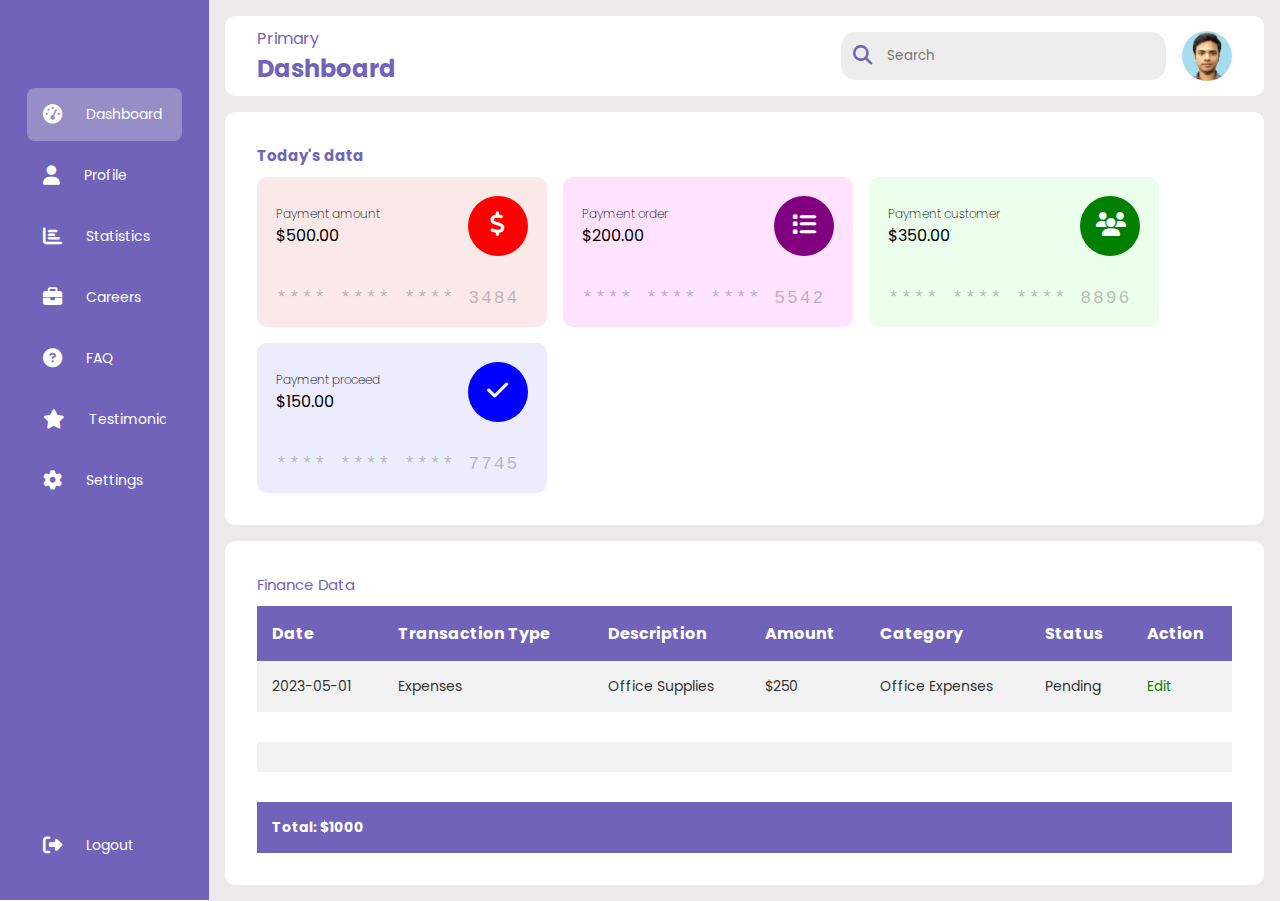
==== index.html @ 84f3d7c2 "Add files via upload" ====
<!DOCTYPE html>
<html lang="en">
<head>
    <meta charset="UTF-8">
    <meta name="viewport" content="width=device-width, initial-scale=1.0">
    <title>Dashboard</title>
    <link rel="stylesheet" href="style.css">
    <link rel="stylesheet" href="https://cdnjs.cloudflare.com/ajax/libs/font-awesome/6.4.0/css/all.min.css">
</head>
<body>
    <!-- sidebar -->
    <div class="sidebar">
        <div class="logo"></div>
        <ul class="menu">
            <li class="active">
                <a href="#">
                    <i class="fas fa-tachometer-alt"></i>
                    <span>Dashboard</span>
                </a>
            </li>
            <li>
                <a href="#">
                    <i class="fas fa-user"></i>
                    <span>Profile</span>
                </a>
            </li>
            <li>
                <a href="#">
                    <i class="fas fa-chart-bar"></i>
                    <span>Statistics</span>
                </a>
            </li>
            <li>
                <a href="#">
                    <i class="fas fa-briefcase"></i>
                    <span>Careers</span>
                </a>
            </li>
            <li>
                <a href="#">
                    <i class="fas fa-question-circle"></i>
                    <span>FAQ</span>
                </a>
            </li>
            <li>
                <a href="#">
                    <i class="fas fa-star"></i>
                    <span>Testimonials</span>
                </a>
            </li>
            <li>
                <a href="#">
                    <i class="fas fa-cog"></i>
                    <span>Settings</span>
                </a>
            </li>
            <li class="logout">
                <a href="#">
                    <i class="fas fa-sign-out-alt"></i>
                    <span>Logout</span>
                </a>
            </li>
        </ul>
    </div>
    <!-- end sidebar -->
    
    <!-- main content -->
    <div class="main--content">

        <!-- header -->
        <div class="header--wrapper">
            <div class="header--title">
                <span>Primary</span>
                <h2>Dashboard</h2>
            </div>
            <div class="user--info">
                <div class="search--box">
                    <i class="fa solid fa-search"></i>
                    <input type="text" name="" id="" placeholder="Search">
                </div>
                <img src="image.jpg" alt="">
            </div>
        </div>
        <!-- end header -->

        <!-- cards -->
        <div class="card--container">
            <h3 class="main--title">Today's data</h3>
            <div class="card--wrapper">
                <div class="payment--card light-red">
                    <div class="card--header">
                        <div class="amount">
                            <span class="title">Payment amount</span>
                            <span class="amount-value">$500.00</span>
                        </div>
                        <i class="fas fa-dollar-sign icon dark-red"></i>
                    </div>
                    <span class="card-detail">**** **** **** 3484</span>
                </div>

                <div class="payment--card light-purple">
                    <div class="card--header">
                        <div class="amount">
                            <span class="title">Payment order</span>
                            <span class="amount-value">$200.00</span>
                        </div>
                        <i class="fas fa-list icon dark-purple"></i>
                    </div>
                    <span class="card-detail">**** **** **** 5542</span>
                </div>

                <div class="payment--card light-green">
                    <div class="card--header">
                        <div class="amount">
                            <span class="title">Payment customer</span>
                            <span class="amount-value">$350.00</span>
                        </div>
                        <i class="fas fa-users icon dark-green"></i>
                    </div>
                    <span class="card-detail">**** **** **** 8896</span>
                </div>

                <div class="payment--card light-blue">
                    <div class="card--header">
                        <div class="amount">
                            <span class="title">Payment proceed</span>
                            <span class="amount-value">$150.00</span>
                        </div>
                        <i class="fas fa-check icon dark-blue"></i>
                    </div>
                    <span class="card-detail">**** **** **** 7745</span>
                </div>

            </div>
        </div>
        <!-- end cards -->

        <div class="tabular--wrapper">
            <div class="main--title">Finance Data</div>
            <div class="table-container">
                <table>
                    <thead>
                        <tr>
                            <th>Date</th>
                            <th>Transaction Type</th>
                            <th>Description</th>
                            <th>Amount</th>
                            <th>Category</th>
                            <th>Status</th>
                            <th>Action</th>
                        </tr>
                    </thead>
                    <tbody>
                        <tr>
                            <td>2023-05-01</td>
                            <td>Expenses</td>
                            <td>Office Supplies</td>
                            <td>$250</td>
                            <td>Office Expenses</td>
                            <td>Pending</td>
                            <td><button>Edit</button></td>
                        </tr>
                        <tr>
                            <td></td>
                            <td></td>
                            <td></td>
                            <td></td>
                            <td></td>
                            <td></td>
                            <td></td>
                        </tr>
                        <tr>
                            <td></td>
                            <td></td>
                            <td></td>
                            <td></td>
                            <td></td>
                            <td></td>
                            <td></td>
                        </tr>
                        <tr>
                            <td></td>
                            <td></td>
                            <td></td>
                            <td></td>
                            <td></td>
                            <td></td>
                            <td></td>
                        </tr>
                    </tbody>
                    <tfoot>
                        <tr>
                            <td colspan="7">Total: $1000</td>
                        </tr>
                    </tfoot>
                </table>
            </div>
        </div>
    </div>
    <!-- end main content -->
</body>
</html>
---- style.css ----
@import url("https://fonts.googleapis.com/css2?family=Poppins:wght@400;600&display=swap");


* {
    margin: 0;
    padding: 0;
    border: none;
    outline: none;
    box-sizing: border-box;
    font-family: "Poppins", sans-serif;
}

body {
    display: flex;
}

.sidebar {
    position: sticky;
    top: 0;
    left: 0;
    bottom: 0;
    width: 110px;
    height: 100vh;
    padding: 0 1.7rem;
    color: #FFFFFF;
    overflow: hidden;
    transition: all 0.5s linear;
    background: rgba(113, 99, 186, 255);
}

.sidebar:hover {
    width: 240px;
}

.logo {
    height: 80px;
    padding: 16px;
}

.menu {
    height: 88%;
    position: relative;
    list-style-type: none;
    padding: 0;
}

.menu li {
    padding: 1rem;
    margin: 8px 0;
    border-radius: 8px;
    transition: all 0.5s ease-in-out;
}

.menu li:hover,
.active {
    background: #e0e0e058;
}

.menu a {
    color: #FFFFFF;
    font-size: 14px;
    text-decoration: none;
    display: flex;
    align-items: center;
    gap: 1.5rem;
}

.menu a i {
    font-size: 1.2rem;
}

.menu a span {
    overflow: hidden;
}

.logout {
    position: absolute;
    bottom: 0;
    left: 0;
    width: 100%;
}

/* **** main body section **** */
.main--content {
    position: relative;
    background: #ebe9e9;
    width: 100%;
    padding: 1rem;
}

.header--wrapper img {
    width: 50px;
    height: 50px;
    cursor: pointer;
    border-radius: 50%;
}

.header--wrapper {
    display: flex;
    justify-content: space-between;
    align-items: center;
    flex-wrap: wrap;
    background: #FFFFFF;
    border-radius: 10px;
    padding: 10px 2rem;
    margin-bottom: 1rem;
}

.header--title {
    color: rgba(113, 99, 186, 255);
}

.user--info {
    display: flex;
    align-items: center;
    gap: 1rem;
}

.search--box {
    background: rgb(237, 237, 237);
    border-radius: 15px;
    color: rgba(113, 99, 186, 255);
    display: flex;
    align-items: center;
    gap: 5px;
    padding: 4px 12px;
}

.search--box i {
    font-size: 1.2rem;
}

.search--box input {
    background: transparent;
    padding: 10px;
    cursor: pointer;
    transition: all 0.5s ease-out;
}

.search--box i:hover {
    transform: scale(1.1);
}


/* ***** card container ***** */
.card--container {
    background: #FFFFFF;
    padding: 2rem;
    border-radius: 10px;
}

.card--wrapper {
    display: flex;
    flex-wrap: wrap;
    gap: 1rem;
}

.main--title {
    color: rgba(113, 99, 186, 255);
    padding-bottom: 10px;
    font-size: 15px;
}

.payment--card {
    background: rgb(229, 223, 223);
    border-radius: 10px;
    padding: 1.2rem;
    width: 290px;
    height: 150px;
    display: flex;
    flex-direction: column;
    justify-content: space-between;
    transition: all 0.5s ease-in-out;
}

.payment--card:hover {
    transform: translateY(-5px);
}

.card--header {
    display: flex;
    justify-content: space-between;
    align-items: center;
    margin-bottom: 20px;
}

.amount {
    display: flex;
    flex-direction: column;
}

.title {
    font-size: 12px;
    font-weight: 200;
}

.amount--value {
    font-size: 24px;
    font-family: "Courier New", Courier, monospace;
    font-weight: 600;
}

.icon {
    color: #FFFFFF;
    padding: 1rem;
    height: 60px;
    width: 60px;
    text-align: center;
    border-radius: 50%;
    font-size: 1.5rem;
}

.card-detail {
    font-size: 18px;
    color: #77777777;
    letter-spacing: 2px;
    font-family: "Courier New", Courier, monospace;
}

/* color css */
.light-red {
    background: rgb(251, 233, 233);
}
.light-purple {
    background: rgb(254, 226, 254);
}
.light-green {
    background: rgb(235, 254,235);
}
.light-blue {
    background: rgb(236, 236, 254);
}
.dark-red {
    background: red;
}
.dark-purple {
    background: purple;
}
.dark-green {
    background: green;
}
.dark-blue {
    background: blue;
}


/* ***** tabular section ***** */
.tabular--wrapper {
    background: #FFFFFF;
    margin-top: 1rem;
    border-radius: 10px;
    padding: 2rem;
}

.table-container {
    width: 100%;
}

table {
    width: 100%;
    border-collapse: collapse;
}

thead {
    background: rgba(113, 99, 186, 255);
    color: #FFFFFF;
}
th {
    padding: 15px;
    text-align: left;
}
tbody {
    background-color: #f2f2f2;
}

td {
    padding: 15px;
    font-size: 14px;
    color: #333;
}

tr:nth-child(even){
    background-color: #FFFFFF;
}

tfoot {
    background-color: rgba(113, 99, 186, 255);
    font-weight: bold;
    color: #FFFFFF;
}

tfoot td {
    padding: 15px;
    color: #FFFFFF;
}

.table-container button {
    color: green;
    background: none;
    cursor: pointer;
}
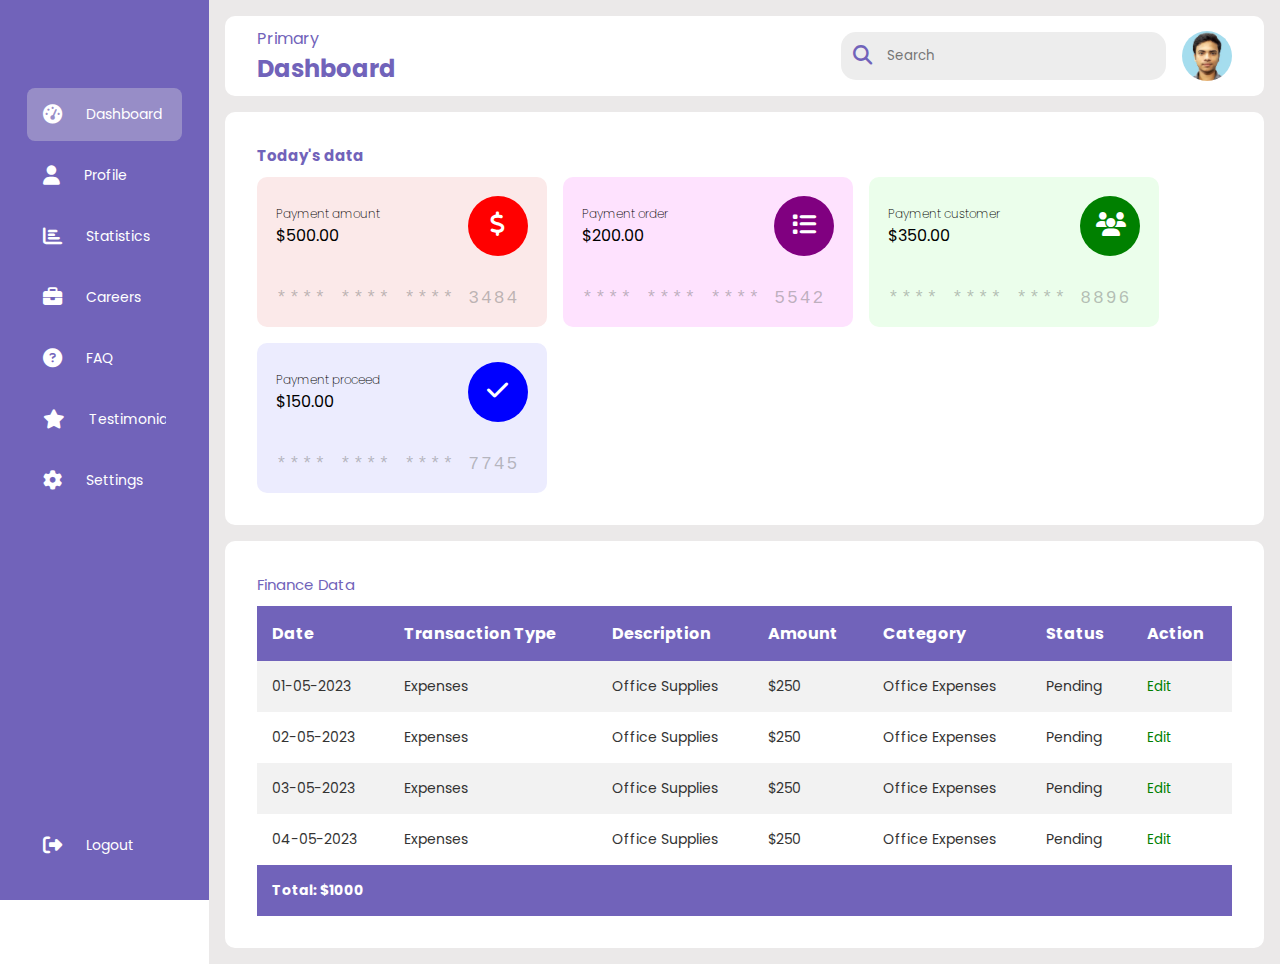
==== commit 6a925daf: "table complete" ====
--- a/index.html
+++ b/index.html
@@ -152,40 +152,40 @@
                     </thead>
                     <tbody>
                         <tr>
-                            <td>2023-05-01</td>
-                            <td>Expenses</td>
-                            <td>Office Supplies</td>
-                            <td>$250</td>
-                            <td>Office Expenses</td>
-                            <td>Pending</td>
-                            <td><button>Edit</button></td>
-                        </tr>
-                        <tr>
-                            <td></td>
-                            <td></td>
-                            <td></td>
-                            <td></td>
-                            <td></td>
-                            <td></td>
-                            <td></td>
-                        </tr>
-                        <tr>
-                            <td></td>
-                            <td></td>
-                            <td></td>
-                            <td></td>
-                            <td></td>
-                            <td></td>
-                            <td></td>
-                        </tr>
-                        <tr>
-                            <td></td>
-                            <td></td>
-                            <td></td>
-                            <td></td>
-                            <td></td>
-                            <td></td>
-                            <td></td>
+                            <td>01-05-2023</td>
+                            <td>Expenses</td>
+                            <td>Office Supplies</td>
+                            <td>$250</td>
+                            <td>Office Expenses</td>
+                            <td>Pending</td>
+                            <td><button>Edit</button></td>
+                        </tr>
+                        <tr>
+                            <td>02-05-2023</td>
+                            <td>Expenses</td>
+                            <td>Office Supplies</td>
+                            <td>$250</td>
+                            <td>Office Expenses</td>
+                            <td>Pending</td>
+                            <td><button>Edit</button></td>
+                        </tr>
+                        <tr>
+                            <td>03-05-2023</td>
+                            <td>Expenses</td>
+                            <td>Office Supplies</td>
+                            <td>$250</td>
+                            <td>Office Expenses</td>
+                            <td>Pending</td>
+                            <td><button>Edit</button></td>
+                        </tr>
+                        <tr>
+                            <td>04-05-2023</td>
+                            <td>Expenses</td>
+                            <td>Office Supplies</td>
+                            <td>$250</td>
+                            <td>Office Expenses</td>
+                            <td>Pending</td>
+                            <td><button>Edit</button></td>
                         </tr>
                     </tbody>
                     <tfoot>
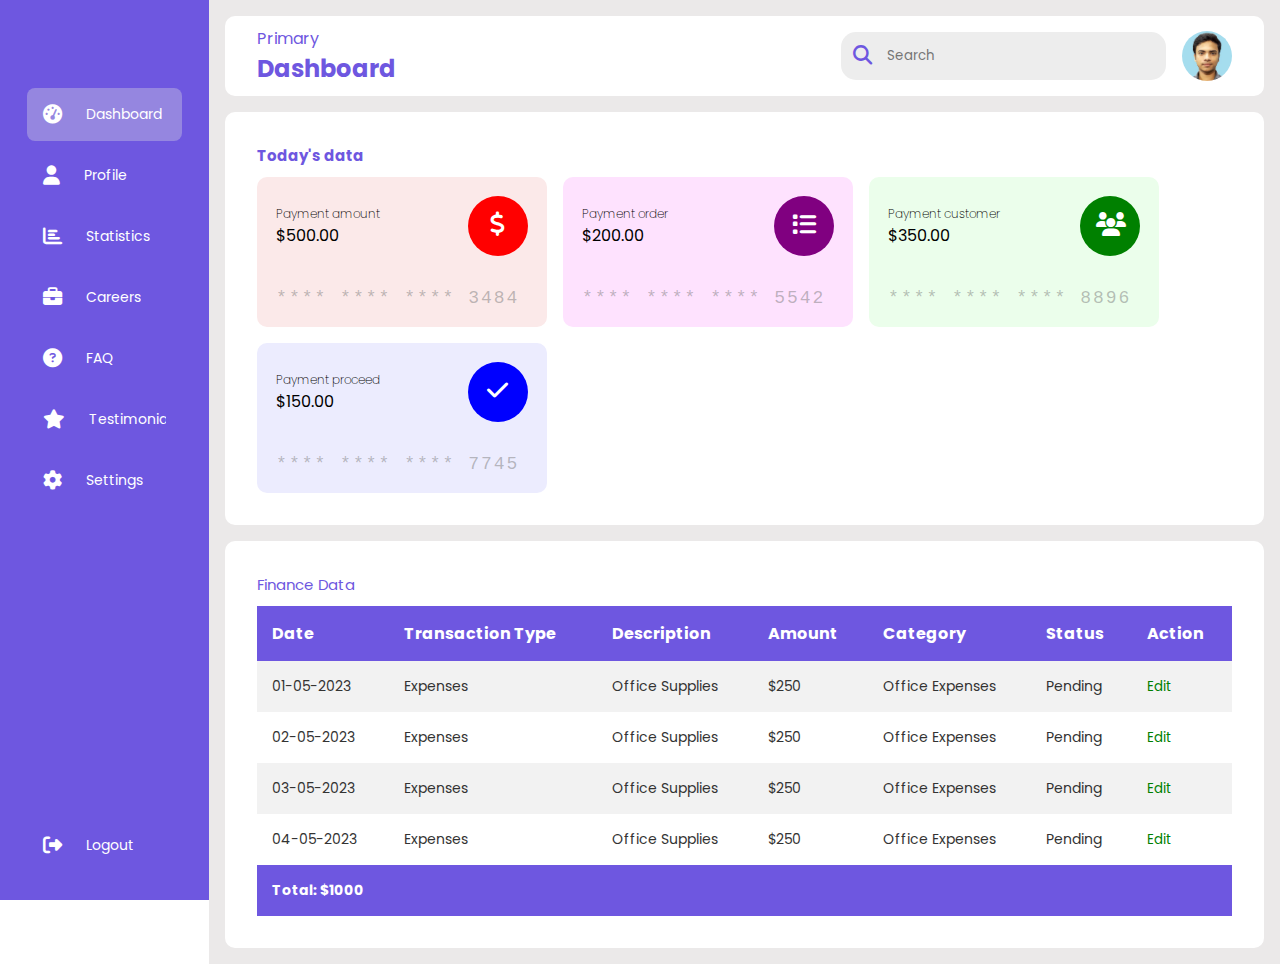
==== commit 48dac282: "css file separating" ====
--- a/index.html
+++ b/index.html
@@ -4,7 +4,7 @@
     <meta charset="UTF-8">
     <meta name="viewport" content="width=device-width, initial-scale=1.0">
     <title>Dashboard</title>
-    <link rel="stylesheet" href="style.css">
+    <link rel="stylesheet" href="assets/css/style.css">
     <link rel="stylesheet" href="https://cdnjs.cloudflare.com/ajax/libs/font-awesome/6.4.0/css/all.min.css">
 </head>
 <body>
--- a/assets/css/style.css
+++ b/assets/css/style.css
@@ -0,0 +1,309 @@
+
+@import url("https://fonts.googleapis.com/css2?family=Poppins:wght@400;600&display=swap");
+
+:root {
+    --hue-color: 250;
+    
+    --primary-color: hsl(var(--hue-color), 69%, 61%);
+    --input-color: hsl(var(--hue-color), 70%, 96%);
+}
+
+
+* {
+    margin: 0;
+    padding: 0;
+    border: none;
+    outline: none;
+    box-sizing: border-box;
+    font-family: "Poppins", sans-serif;
+}
+
+body {
+    display: flex;
+}
+
+.sidebar {
+    position: sticky;
+    top: 0;
+    left: 0;
+    bottom: 0;
+    width: 110px;
+    height: 100vh;
+    padding: 0 1.7rem;
+    color: #FFFFFF;
+    overflow: hidden;
+    transition: all 0.5s linear;
+    background: var(--primary-color);
+}
+
+.sidebar:hover {
+    width: 240px;
+}
+
+.logo {
+    height: 80px;
+    padding: 16px;
+}
+
+.menu {
+    height: 88%;
+    position: relative;
+    list-style-type: none;
+    padding: 0;
+}
+
+.menu li {
+    padding: 1rem;
+    margin: 8px 0;
+    border-radius: 8px;
+    transition: all 0.5s ease-in-out;
+}
+
+.menu li:hover,
+.active {
+    background: #e0e0e058;
+}
+
+.menu a {
+    color: #FFFFFF;
+    font-size: 14px;
+    text-decoration: none;
+    display: flex;
+    align-items: center;
+    gap: 1.5rem;
+}
+
+.menu a i {
+    font-size: 1.2rem;
+}
+
+.menu a span {
+    overflow: hidden;
+}
+
+.logout {
+    position: absolute;
+    bottom: 0;
+    left: 0;
+    width: 100%;
+}
+
+/* **** main body section **** */
+.main--content {
+    position: relative;
+    background: #ebe9e9;
+    width: 100%;
+    padding: 1rem;
+}
+
+.header--wrapper img {
+    width: 50px;
+    height: 50px;
+    cursor: pointer;
+    border-radius: 50%;
+}
+
+.header--wrapper {
+    display: flex;
+    justify-content: space-between;
+    align-items: center;
+    flex-wrap: wrap;
+    background: #FFFFFF;
+    border-radius: 10px;
+    padding: 10px 2rem;
+    margin-bottom: 1rem;
+}
+
+.header--title {
+    color: var(--primary-color);
+}
+
+.user--info {
+    display: flex;
+    align-items: center;
+    gap: 1rem;
+}
+
+.search--box {
+    background: rgb(237, 237, 237);
+    border-radius: 15px;
+    color: var(--primary-color);
+    display: flex;
+    align-items: center;
+    gap: 5px;
+    padding: 4px 12px;
+}
+
+.search--box i {
+    font-size: 1.2rem;
+}
+
+.search--box input {
+    background: transparent;
+    padding: 10px;
+    cursor: pointer;
+    transition: all 0.5s ease-out;
+}
+
+.search--box i:hover {
+    transform: scale(1.1);
+}
+
+
+/* ***** card container ***** */
+.card--container {
+    background: #FFFFFF;
+    padding: 2rem;
+    border-radius: 10px;
+}
+
+.card--wrapper {
+    display: flex;
+    flex-wrap: wrap;
+    gap: 1rem;
+}
+
+.main--title {
+    color: var(--primary-color);
+    padding-bottom: 10px;
+    font-size: 15px;
+}
+
+.payment--card {
+    background: rgb(229, 223, 223);
+    border-radius: 10px;
+    padding: 1.2rem;
+    width: 290px;
+    height: 150px;
+    display: flex;
+    flex-direction: column;
+    justify-content: space-between;
+    transition: all 0.5s ease-in-out;
+}
+
+.payment--card:hover {
+    transform: translateY(-5px);
+}
+
+.card--header {
+    display: flex;
+    justify-content: space-between;
+    align-items: center;
+    margin-bottom: 20px;
+}
+
+.amount {
+    display: flex;
+    flex-direction: column;
+}
+
+.title {
+    font-size: 12px;
+    font-weight: 200;
+}
+
+.amount--value {
+    font-size: 24px;
+    font-family: "Courier New", Courier, monospace;
+    font-weight: 600;
+}
+
+.icon {
+    color: #FFFFFF;
+    padding: 1rem;
+    height: 60px;
+    width: 60px;
+    text-align: center;
+    border-radius: 50%;
+    font-size: 1.5rem;
+}
+
+.card-detail {
+    font-size: 18px;
+    color: #77777777;
+    letter-spacing: 2px;
+    font-family: "Courier New", Courier, monospace;
+}
+
+/* color css */
+.light-red {
+    background: rgb(251, 233, 233);
+}
+.light-purple {
+    background: rgb(254, 226, 254);
+}
+.light-green {
+    background: rgb(235, 254,235);
+}
+.light-blue {
+    background: rgb(236, 236, 254);
+}
+.dark-red {
+    background: red;
+}
+.dark-purple {
+    background: purple;
+}
+.dark-green {
+    background: green;
+}
+.dark-blue {
+    background: blue;
+}
+
+
+/* ***** tabular section ***** */
+.tabular--wrapper {
+    background: #FFFFFF;
+    margin-top: 1rem;
+    border-radius: 10px;
+    padding: 2rem;
+}
+
+.table-container {
+    width: 100%;
+}
+
+table {
+    width: 100%;
+    border-collapse: collapse;
+}
+
+thead {
+    background: var(--primary-color);
+    color: #FFFFFF;
+}
+th {
+    padding: 15px;
+    text-align: left;
+}
+tbody {
+    background-color: #f2f2f2;
+}
+
+td {
+    padding: 15px;
+    font-size: 14px;
+    color: #333;
+}
+
+tr:nth-child(even){
+    background-color: #FFFFFF;
+}
+
+tfoot {
+    background-color: var(--primary-color);
+    font-weight: bold;
+    color: #FFFFFF;
+}
+
+tfoot td {
+    padding: 15px;
+    color: #FFFFFF;
+}
+
+.table-container button {
+    color: green;
+    background: none;
+    cursor: pointer;
+}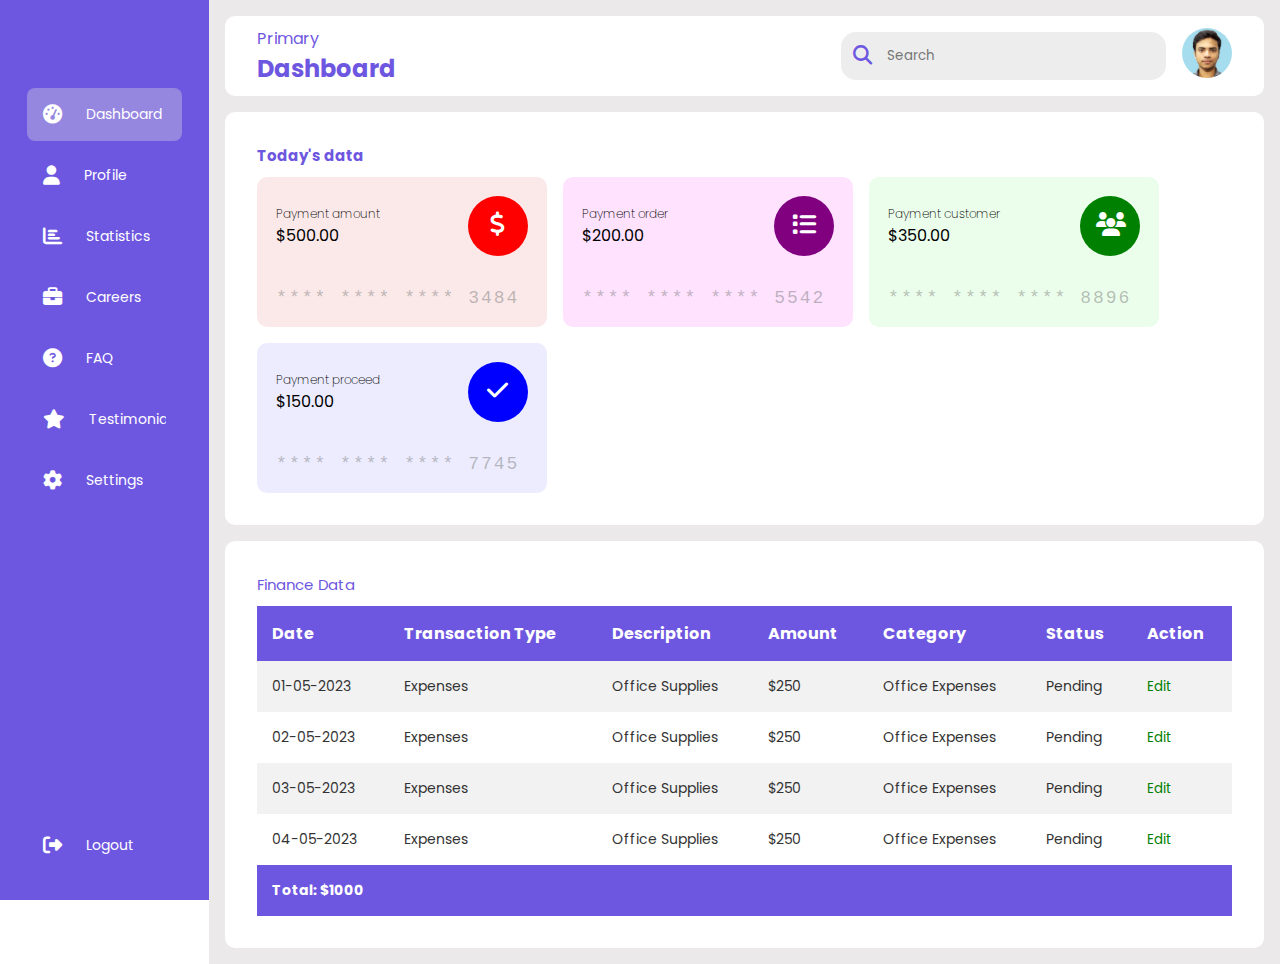
==== commit 1cc28486: "file organize" ====
--- a/index.html
+++ b/index.html
@@ -4,7 +4,7 @@
     <meta charset="UTF-8">
     <meta name="viewport" content="width=device-width, initial-scale=1.0">
     <title>Dashboard</title>
-    <link rel="stylesheet" href="assets/css/style.css">
+    <link rel="stylesheet" href="assets/css/styles.css">
     <link rel="stylesheet" href="https://cdnjs.cloudflare.com/ajax/libs/font-awesome/6.4.0/css/all.min.css">
 </head>
 <body>
@@ -78,7 +78,14 @@
                     <i class="fa solid fa-search"></i>
                     <input type="text" name="" id="" placeholder="Search">
                 </div>
-                <img src="image.jpg" alt="">
+                <div class="dropdown">
+                    <img src="image.jpg" alt="" id="userDropdown">
+                    <div class="dropdown-content">
+                        <a href="#">Profile</a>
+                        <a href="#">Change Password</a>
+                        <a href="#">Logout</a>
+                    </div>
+                </div>
             </div>
         </div>
         <!-- end header -->
--- a/assets/css/styles.css
+++ b/assets/css/styles.css
@@ -0,0 +1,340 @@
+
+@import url("https://fonts.googleapis.com/css2?family=Poppins:wght@400;600&display=swap");
+
+:root {
+    --hue-color: 250;
+    
+    --primary-color: hsl(var(--hue-color), 69%, 61%);
+    --input-color: hsl(var(--hue-color), 70%, 96%);
+}
+
+
+* {
+    margin: 0;
+    padding: 0;
+    border: none;
+    outline: none;
+    box-sizing: border-box;
+    font-family: "Poppins", sans-serif;
+}
+
+body {
+    display: flex;
+}
+
+.sidebar {
+    position: sticky;
+    top: 0;
+    left: 0;
+    bottom: 0;
+    width: 110px;
+    height: 100vh;
+    padding: 0 1.7rem;
+    color: #FFFFFF;
+    overflow: hidden;
+    transition: all 0.5s linear;
+    background: var(--primary-color);
+}
+
+.sidebar:hover {
+    width: 240px;
+}
+
+.logo {
+    height: 80px;
+    padding: 16px;
+}
+
+.menu {
+    height: 88%;
+    position: relative;
+    list-style-type: none;
+    padding: 0;
+}
+
+.menu li {
+    padding: 1rem;
+    margin: 8px 0;
+    border-radius: 8px;
+    transition: all 0.5s ease-in-out;
+}
+
+.menu li:hover,
+.active {
+    background: #e0e0e058;
+}
+
+.menu a {
+    color: #FFFFFF;
+    font-size: 14px;
+    text-decoration: none;
+    display: flex;
+    align-items: center;
+    gap: 1.5rem;
+}
+
+.menu a i {
+    font-size: 1.2rem;
+}
+
+.menu a span {
+    overflow: hidden;
+}
+
+.logout {
+    position: absolute;
+    bottom: 0;
+    left: 0;
+    width: 100%;
+}
+
+/* **** main body section **** */
+.main--content {
+    position: relative;
+    background: #ebe9e9;
+    width: 100%;
+    padding: 1rem;
+}
+
+.header--wrapper img {
+    width: 50px;
+    height: 50px;
+    cursor: pointer;
+    border-radius: 50%;
+}
+
+.header--wrapper {
+    display: flex;
+    justify-content: space-between;
+    align-items: center;
+    flex-wrap: wrap;
+    background: #FFFFFF;
+    border-radius: 10px;
+    padding: 10px 2rem;
+    margin-bottom: 1rem;
+}
+
+.header--title {
+    color: var(--primary-color);
+}
+
+.user--info {
+    display: flex;
+    align-items: center;
+    gap: 1rem;
+}
+
+.search--box {
+    background: rgb(237, 237, 237);
+    border-radius: 15px;
+    color: var(--primary-color);
+    display: flex;
+    align-items: center;
+    gap: 5px;
+    padding: 4px 12px;
+}
+
+.search--box i {
+    font-size: 1.2rem;
+}
+
+.search--box input {
+    background: transparent;
+    padding: 10px;
+    cursor: pointer;
+    transition: all 0.5s ease-out;
+}
+
+.search--box i:hover {
+    transform: scale(1.1);
+}
+
+
+/* ***** card container ***** */
+.card--container {
+    background: #FFFFFF;
+    padding: 2rem;
+    border-radius: 10px;
+}
+
+.card--wrapper {
+    display: flex;
+    flex-wrap: wrap;
+    gap: 1rem;
+}
+
+.main--title {
+    color: var(--primary-color);
+    padding-bottom: 10px;
+    font-size: 15px;
+}
+
+.payment--card {
+    background: rgb(229, 223, 223);
+    border-radius: 10px;
+    padding: 1.2rem;
+    width: 290px;
+    height: 150px;
+    display: flex;
+    flex-direction: column;
+    justify-content: space-between;
+    transition: all 0.5s ease-in-out;
+}
+
+.payment--card:hover {
+    transform: translateY(-5px);
+}
+
+.card--header {
+    display: flex;
+    justify-content: space-between;
+    align-items: center;
+    margin-bottom: 20px;
+}
+
+.amount {
+    display: flex;
+    flex-direction: column;
+}
+
+.title {
+    font-size: 12px;
+    font-weight: 200;
+}
+
+.amount--value {
+    font-size: 24px;
+    font-family: "Courier New", Courier, monospace;
+    font-weight: 600;
+}
+
+.icon {
+    color: #FFFFFF;
+    padding: 1rem;
+    height: 60px;
+    width: 60px;
+    text-align: center;
+    border-radius: 50%;
+    font-size: 1.5rem;
+}
+
+.card-detail {
+    font-size: 18px;
+    color: #77777777;
+    letter-spacing: 2px;
+    font-family: "Courier New", Courier, monospace;
+}
+
+/* color css */
+.light-red {
+    background: rgb(251, 233, 233);
+}
+.light-purple {
+    background: rgb(254, 226, 254);
+}
+.light-green {
+    background: rgb(235, 254,235);
+}
+.light-blue {
+    background: rgb(236, 236, 254);
+}
+.dark-red {
+    background: red;
+}
+.dark-purple {
+    background: purple;
+}
+.dark-green {
+    background: green;
+}
+.dark-blue {
+    background: blue;
+}
+
+
+/* ***** tabular section ***** */
+.tabular--wrapper {
+    background: #FFFFFF;
+    margin-top: 1rem;
+    border-radius: 10px;
+    padding: 2rem;
+}
+
+.table-container {
+    width: 100%;
+}
+
+table {
+    width: 100%;
+    border-collapse: collapse;
+}
+
+thead {
+    background: var(--primary-color);
+    color: #FFFFFF;
+}
+th {
+    padding: 15px;
+    text-align: left;
+}
+tbody {
+    background-color: #f2f2f2;
+}
+
+td {
+    padding: 15px;
+    font-size: 14px;
+    color: #333;
+}
+
+tr:nth-child(even){
+    background-color: #FFFFFF;
+}
+
+tfoot {
+    background-color: var(--primary-color);
+    font-weight: bold;
+    color: #FFFFFF;
+}
+
+tfoot td {
+    padding: 15px;
+    color: #FFFFFF;
+}
+
+.table-container button {
+    color: green;
+    background: none;
+    cursor: pointer;
+}
+
+.dropdown {
+    position: relative;
+    display: inline-block;
+}
+
+.dropdown-content {
+    display: none;
+    position: absolute;
+    background-color: #f9f9f9;
+    min-width: 160px;
+    box-shadow: 0px 8px 16px 0px rgba(0, 0, 0, 0.2);
+    z-index: 1;
+    border-radius: 5px;
+    right: 0; /* Align the dropdown to the right */
+}
+
+.dropdown-content a {
+    color: #333;
+    padding: 12px 16px;
+    text-decoration: none;
+    display: block;
+}
+
+.dropdown-content a:hover {
+    background-color: #f1f1f1;
+}
+
+.dropdown:hover .dropdown-content {
+    display: block;
+}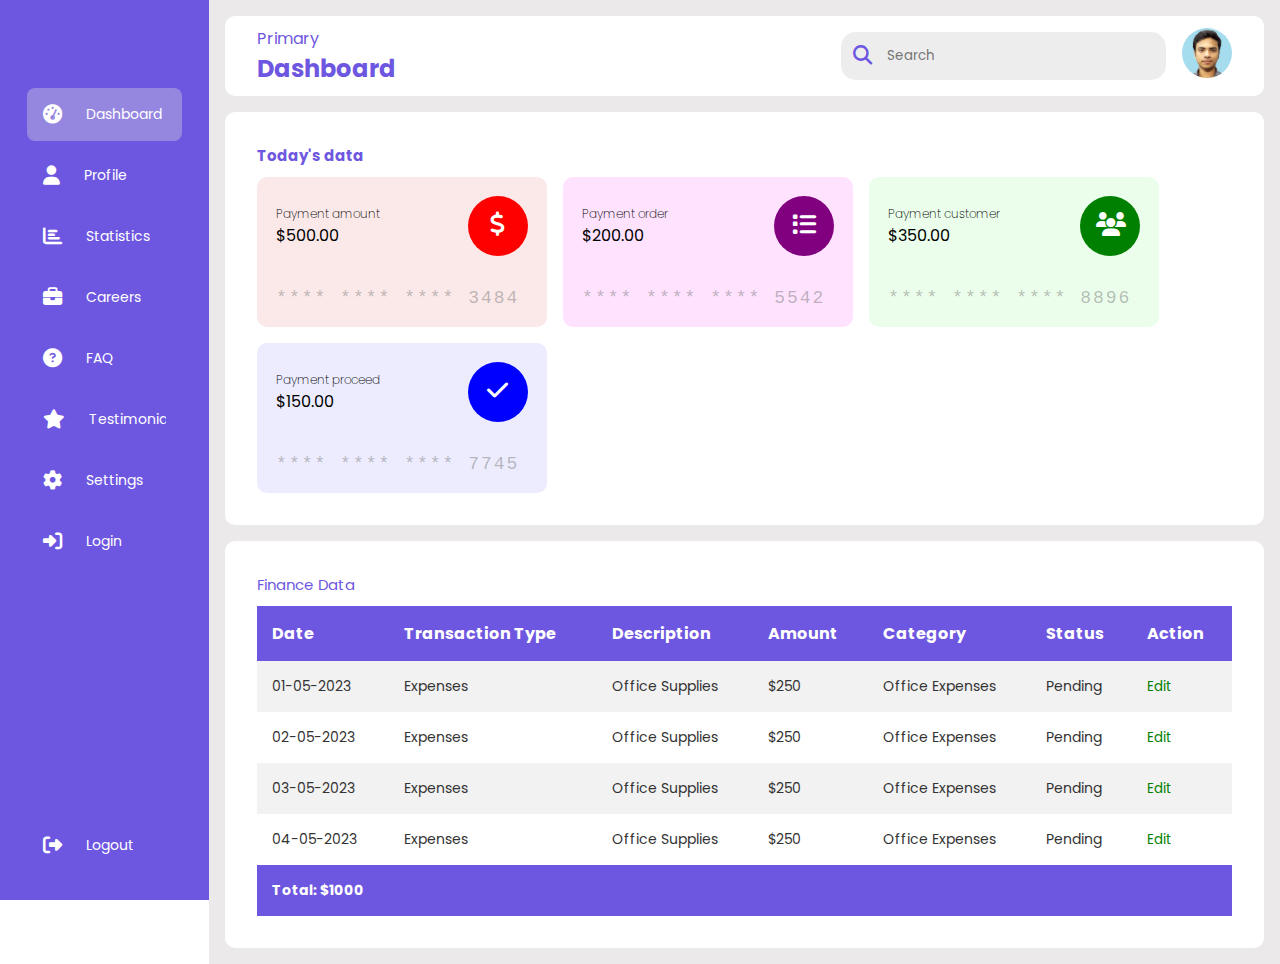
==== commit 1c92b656: "login page" ====
--- a/index.html
+++ b/index.html
@@ -54,6 +54,12 @@
                     <span>Settings</span>
                 </a>
             </li>
+            <li>
+                <a href="login.html">
+                    <i class="fas fa-sign-in-alt"></i>
+                    <span>Login</span>
+                </a>
+            </li>
             <li class="logout">
                 <a href="#">
                     <i class="fas fa-sign-out-alt"></i>
